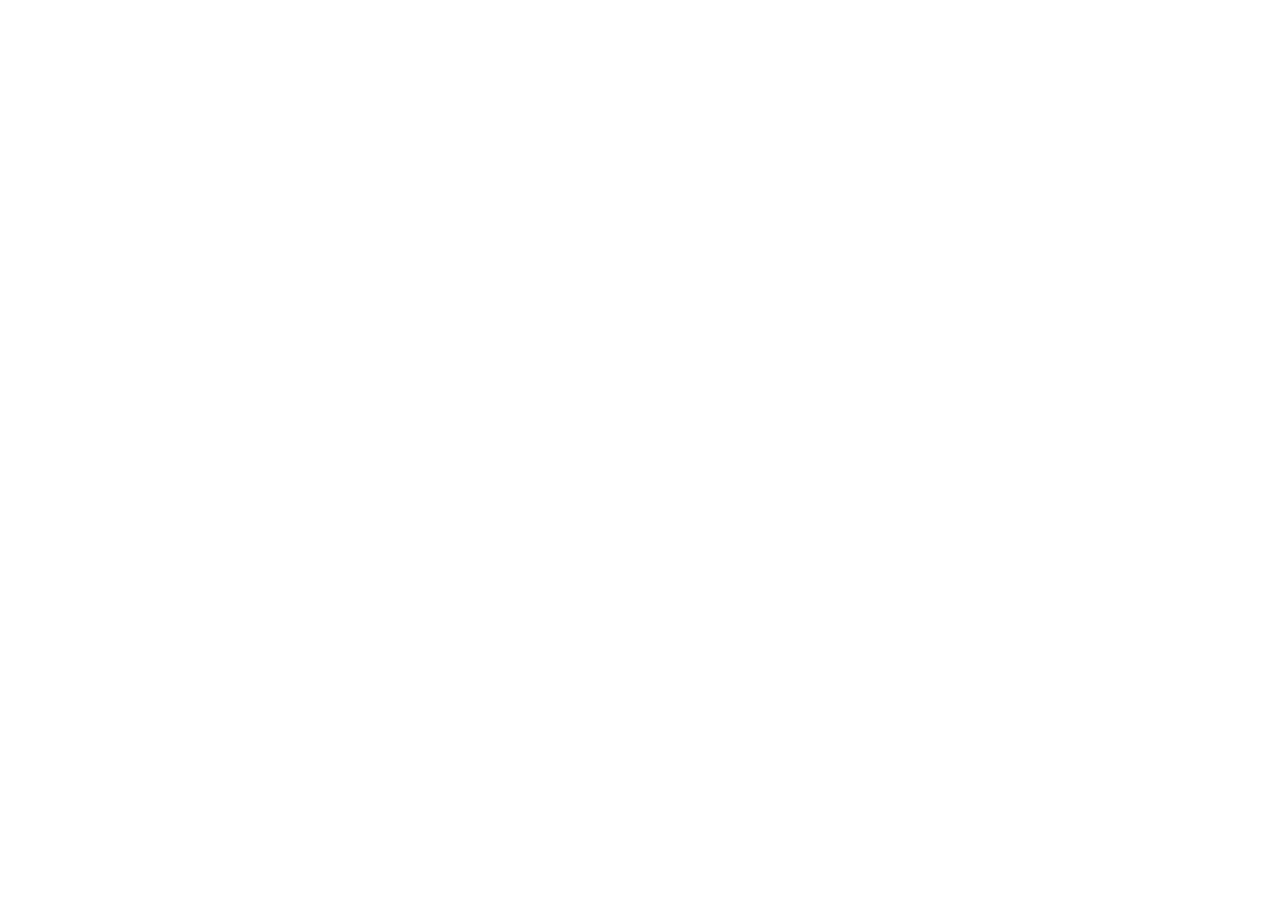
==== index.html @ a9ab834c "first commit" ====
<!DOCTYPE html>
<html lang="en">
<head>
    <meta charset="UTF-8">
    <meta name="viewport" content="width=device-width, initial-scale=1.0">
    <title>PostApp with Local Storage</title>
    <link rel="stylesheet" href="style.css">
</head>
<body>
    


    <script src="app.js"></script>
</body>
</html>
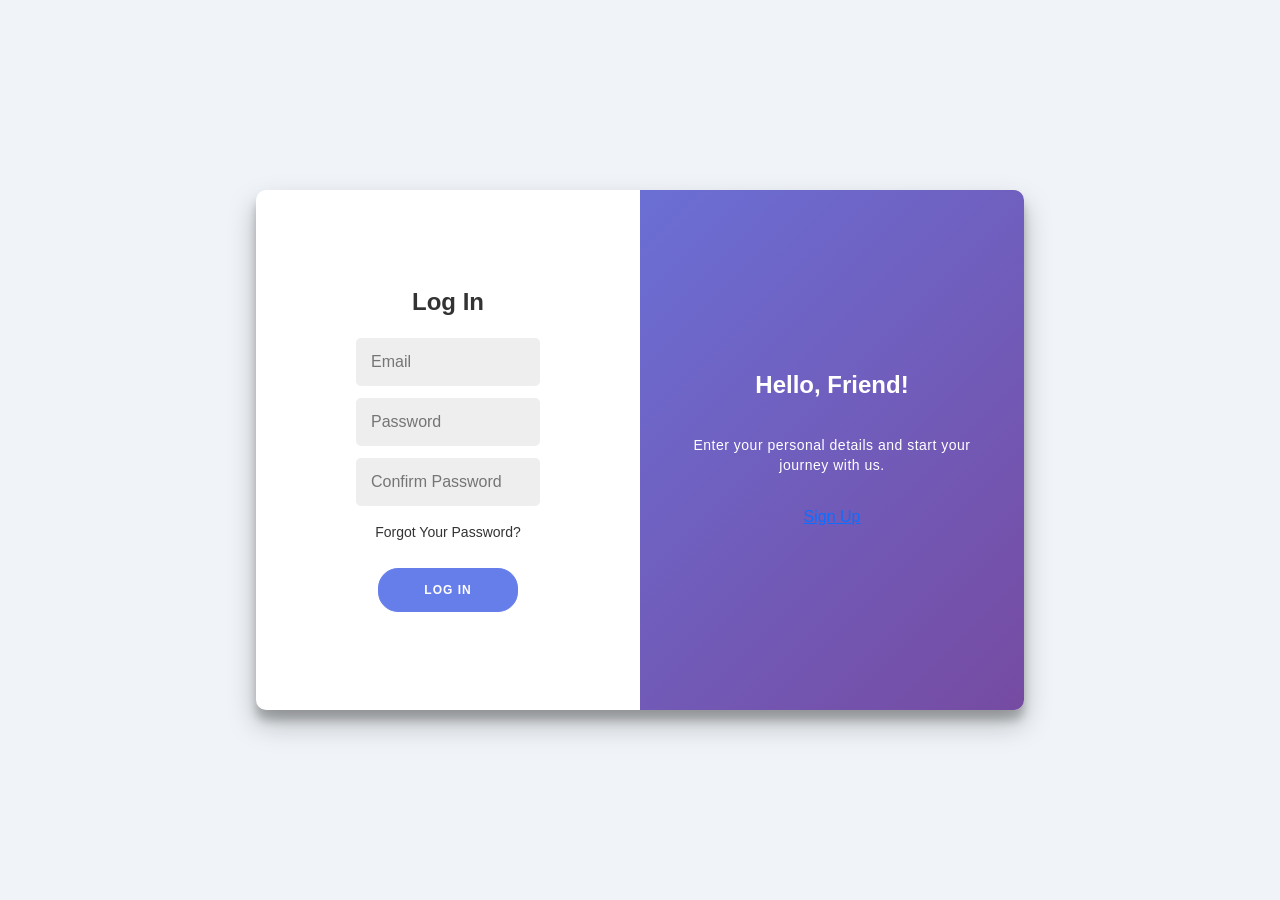
==== commit 85728e1a: "Continue" ====
--- a/index.html
+++ b/index.html
@@ -4,11 +4,51 @@
     <meta charset="UTF-8">
     <meta name="viewport" content="width=device-width, initial-scale=1.0">
     <title>PostApp with Local Storage</title>
+    <link href="https://cdn.jsdelivr.net/npm/bootstrap@5.3.3/dist/css/bootstrap.min.css" rel="stylesheet">
     <link rel="stylesheet" href="style.css">
 </head>
 <body>
     
+    <div class="container-morph" id="container">
+    
+    <div class="form-container sign-up-container" id="signup">
+        <form action="/signup" method="POST">
+            <h1>Create Account</h1>
+            <input type="text" placeholder="Name" required/>
+            <input type="email" placeholder="Email" required/>
+            <input type="password" placeholder="Password" required/>
+            <input type="password" placeholder="Confirm Password" required/>
+            <button type="submit">Sign Up</button>
+        </form>
+    </div>
 
+    <div class="form-container sign-in-container" id="signin"> 
+        <form action="/login" method="POST">
+            <h1>Log In</h1> <input type="email" placeholder="Email" required/>
+            <input type="password" placeholder="Password" required/>
+            <input type="password" placeholder="Confirm Password" required/> 
+            <a href="#">Forgot Your Password?</a>
+            <button type="submit">Log In</button> </form>
+    </div>
+
+    <div class="overlay-container">
+        <div class="overlay">
+            
+            <div class="overlay-panel overlay-left">
+                <h1>Welcome Back!</h1>
+                <p>To keep connected with your posts, please login with your info.</p>
+                <a href="#signin" class="ghost button-link">Log In</a> 
+            </div>
+            
+            <div class="overlay-panel overlay-right">
+                <h1>Hello, Friend!</h1>
+                <p>Enter your personal details and start your journey with us.</p>
+                <a href="#signup" class="ghost button-link">Sign Up</a>
+            </div>
+            
+        </div>
+    </div>
+</div>
 
     <script src="app.js"></script>
 </body>
--- a/style.css
+++ b/style.css
@@ -0,0 +1,206 @@
+:root {
+            /* Changed to a Blue/Purple Gradient for a fresh look */
+            --primary-gradient: linear-gradient(135deg, #667eea 0%, #764ba2 100%); 
+            --button-color: #667eea;
+            --background-color: #f0f4f8;
+            --main-font: 'Montserrat', sans-serif;
+            --main-box-shadow: 0 14px 28px rgba(0, 0, 0, 0.25), 0 10px 10px rgba(0, 0, 0, 0.22);
+        }
+
+        /* Basic Setup */
+        body {
+            background: var(--background-color);
+            display: flex;
+            justify-content: center;
+            align-items: center;
+            min-height: 100vh;
+            margin: 0;
+            font-family: var(--main-font);
+            overflow: hidden; 
+        }
+
+        /* Container for both forms */
+        .container-morph {
+            position: relative;
+            width: 768px;
+            max-width: 90%;
+            min-height: 520px; /* Height increased for Confirm Password field */
+            background: #fff;
+            border-radius: 10px;
+            box-shadow: var(--main-box-shadow);
+            overflow: hidden;
+        }
+
+        /* Form Styling */
+        .form-container {
+            position: absolute;
+            top: 0;
+            height: 100%;
+            transition: all 0.6s ease-in-out;
+            padding: 0 50px;
+        }
+
+        .sign-up-container {
+            left: 0;
+            width: 50%;
+            z-index: 1;
+            opacity: 0; /* By default hidden */
+            transform: translateX(100%);
+        }
+
+        .sign-in-container {
+            left: 0;
+            width: 50%;
+            z-index: 2;
+        }
+
+        /* Overlay Panel (Gradient Panel) */
+        .overlay-container {
+            position: absolute;
+            top: 0;
+            left: 50%;
+            width: 50%;
+            height: 100%;
+            overflow: hidden;
+            transition: transform 0.6s ease-in-out;
+            z-index: 100;
+        }
+
+        .overlay {
+            background: var(--primary-gradient);
+            background-repeat: no-repeat;
+            background-size: cover;
+            background-position: 0 0;
+            color: #FFFFFF;
+            position: relative;
+            left: -100%;
+            height: 100%;
+            width: 200%;
+            transition: transform 0.6s ease-in-out;
+        }
+
+        .overlay-panel {
+            position: absolute;
+            display: flex;
+            align-items: center;
+            justify-content: center;
+            flex-direction: column;
+            padding: 0 40px;
+            text-align: center;
+            top: 0;
+            height: 100%;
+            width: 50%;
+            transition: transform 0.6s ease-in-out;
+        }
+
+        .overlay-left {
+            transform: translateX(-20%);
+        }
+
+        .overlay-right {
+            right: 0;
+            transform: translateX(0);
+        }
+
+        /* Input, Button, and Text Styles */
+        form {
+            background-color: #FFFFFF;
+            display: flex;
+            align-items: center;
+            justify-content: center;
+            flex-direction: column;
+            padding: 0 50px;
+            height: 100%;
+            text-align: center;
+        }
+        
+        input {
+            background-color: #eee;
+            border: none;
+            padding: 12px 15px;
+            margin: 6px 0; /* Margin reduced due to extra field */
+            width: 100%;
+            border-radius: 5px;
+        }
+
+        button {
+            border-radius: 20px;
+            border: 1px solid var(--button-color);
+            background-color: var(--button-color);
+            color: #FFFFFF;
+            font-size: 12px;
+            font-weight: bold;
+            padding: 12px 45px;
+            letter-spacing: 1px;
+            text-transform: uppercase;
+            transition: transform 80ms ease-in;
+            margin-top: 15px;
+            cursor: pointer;
+        }
+
+        button.ghost {
+            background-color: transparent;
+            border-color: #FFFFFF;
+        }
+
+        h1 {
+            font-weight: bold;
+            margin: 0 0 15px 0;
+            color: #333;
+            font-size: 24px;
+        }
+        .overlay h1 {
+            color: #fff;
+        }
+
+        p {
+            font-size: 14px;
+            font-weight: 100;
+            line-height: 20px;
+            letter-spacing: 0.5px;
+            margin: 20px 0 30px;
+        }
+        
+        .form-container a {
+            color: #333;
+            font-size: 14px;
+            text-decoration: none;
+            margin: 10px 0;
+        }
+
+        /* --- THE PURE CSS MAGIC (Fix for Switching) --- */
+        
+        /* State when URL has #signup */
+        .container-morph:target .sign-in-container {
+            transform: translateX(100%);
+        }
+        
+        .container-morph:target .sign-up-container {
+            transform: translateX(100%);
+            opacity: 1;
+            z-index: 5;
+            /* Animation for better blending when switching to Sign Up */
+            animation: show 0.6s; 
+        }
+        
+        .container-morph:target .overlay-container {
+            transform: translateX(-100%);
+        }
+        
+        .container-morph:target .overlay {
+            transform: translateX(50%);
+        }
+        
+        .container-morph:target .overlay-left {
+            transform: translateX(0);
+        }
+        
+        .container-morph:target .overlay-right {
+            transform: translateX(20%);
+        }
+
+        /* Animation for Sign Up form to fade in */
+        @keyframes show {
+            0%, 49% { opacity: 0; z-index: 1; }
+            50%, 100% { opacity: 1; z-index: 5; }
+        }
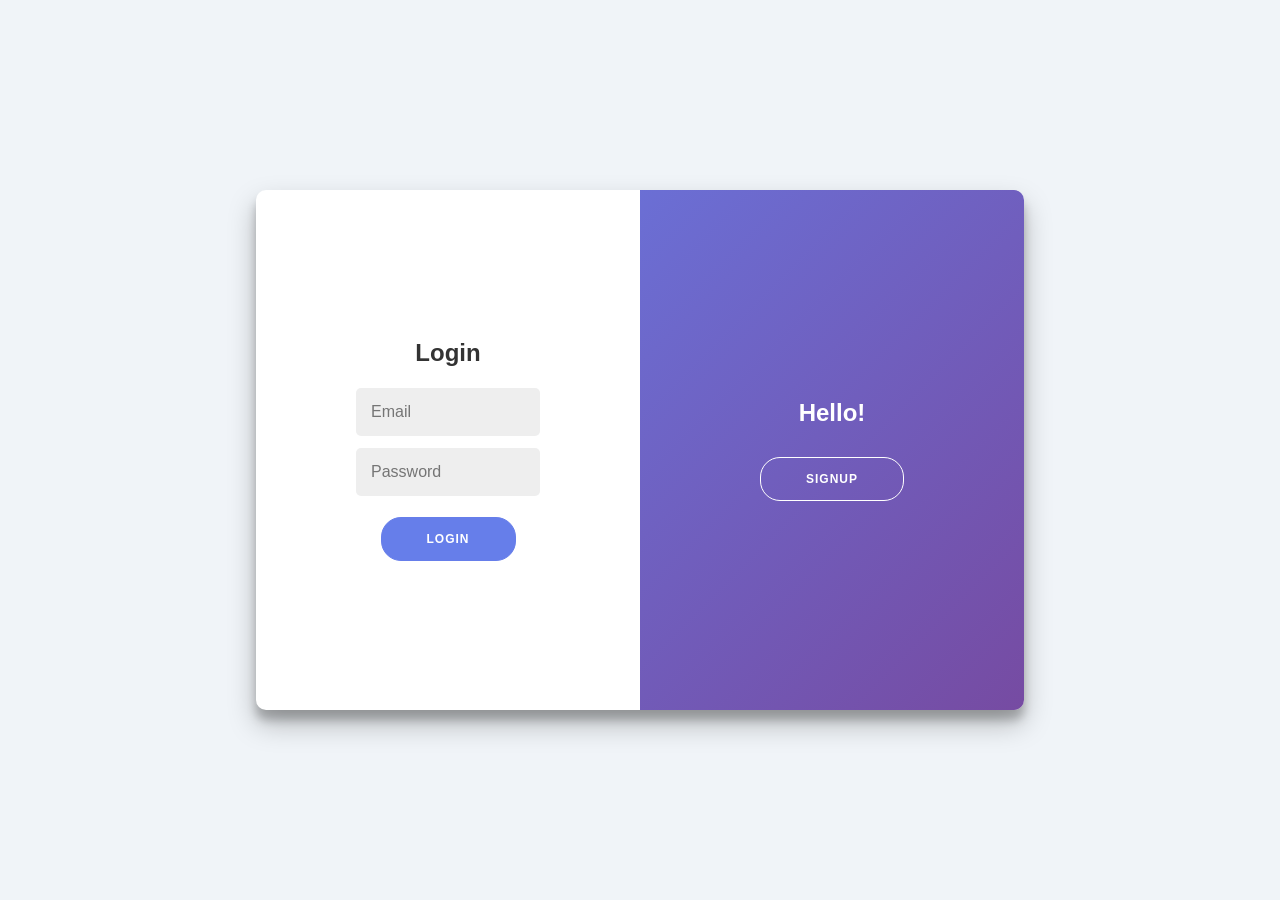
==== commit dddcffc4: "Continue" ====
--- a/index.html
+++ b/index.html
@@ -9,45 +9,45 @@
 </head>
 <body>
     
-    <div class="container-morph" id="container">
-    
-    <div class="form-container sign-up-container" id="signup">
-        <form action="/signup" method="POST">
-            <h1>Create Account</h1>
-            <input type="text" placeholder="Name" required/>
-            <input type="email" placeholder="Email" required/>
-            <input type="password" placeholder="Password" required/>
-            <input type="password" placeholder="Confirm Password" required/>
-            <button type="submit">Sign Up</button>
-        </form>
+    <div id="signin" class="container-morph">
+
+  <!-- SIGN IN -->
+  <div class="form-container sign-in-container">
+    <form onsubmit="login(event)">
+      <h1>Login</h1>
+      <input type="email" id="loginEmail" placeholder="Email" required />
+      <input type="password" id="loginPass" placeholder="Password" required />
+      <button>Login</button>
+    </form>
+  </div>
+
+  <!-- SIGN UP -->
+  <div class="form-container sign-up-container">
+    <form onsubmit="signup(event)">
+      <h1>Create Account</h1>
+      <input type="text" id="name" placeholder="Full Name" required />
+      <input type="email" id="email" placeholder="Email" required />
+      <input type="password" id="pass" placeholder="Password" required />
+      <input type="password" id="cpass" placeholder="Confirm Password" required />
+      <button>Sign Up</button>
+    </form>
+  </div>
+
+  <!-- OVERLAY -->
+  <div class="overlay-container">
+    <div class="overlay">
+      <div class="overlay-panel overlay-left">
+        <h1>Welcome Back!</h1>
+        <a href="#signin"><button class="ghost">Login</button></a>
+      </div>
+
+      <div class="overlay-panel overlay-right">
+        <h1>Hello!</h1>
+        <a href="#signup"><button class="ghost">Signup</button></a>
+      </div>
     </div>
+  </div>
 
-    <div class="form-container sign-in-container" id="signin"> 
-        <form action="/login" method="POST">
-            <h1>Log In</h1> <input type="email" placeholder="Email" required/>
-            <input type="password" placeholder="Password" required/>
-            <input type="password" placeholder="Confirm Password" required/> 
-            <a href="#">Forgot Your Password?</a>
-            <button type="submit">Log In</button> </form>
-    </div>
-
-    <div class="overlay-container">
-        <div class="overlay">
-            
-            <div class="overlay-panel overlay-left">
-                <h1>Welcome Back!</h1>
-                <p>To keep connected with your posts, please login with your info.</p>
-                <a href="#signin" class="ghost button-link">Log In</a> 
-            </div>
-            
-            <div class="overlay-panel overlay-right">
-                <h1>Hello, Friend!</h1>
-                <p>Enter your personal details and start your journey with us.</p>
-                <a href="#signup" class="ghost button-link">Sign Up</a>
-            </div>
-            
-        </div>
-    </div>
 </div>
 
     <script src="app.js"></script>
--- a/style.css
+++ b/style.css
@@ -203,4 +203,50 @@
         @keyframes show {
             0%, 49% { opacity: 0; z-index: 1; }
             50%, 100% { opacity: 1; z-index: 5; }
-        }+        }
+
+        body {
+  background-image: url("assets/bg-img1.jpg");
+  background-repeat: no-repeat;
+  background-size: cover;
+  background-attachment: fixed;
+}
+
+.dark-theme {
+  background-image: url("assets/bg-img2.jpg"); 
+  background-size: cover;
+  background-position: center;
+  color: white !important;
+}
+
+.bgImg {
+  width: 70px;
+  height: 70px;
+  border-radius: 5px;
+  cursor: pointer;
+  opacity: 0.8;
+  object-fit: cover;
+}
+
+.selectedImg {
+  border: 3px solid #263238;
+  opacity: 1;
+}
+
+.card-body {
+  background-size: cover;
+  background-position: center;
+  border-radius: 10px;
+  color: white;
+  background-blend-mode: multiply;
+}
+
+.card {
+  border-radius: 10px;
+  overflow: hidden;
+  transition: transform 0.2s;
+}
+
+.card:hover {
+  transform: scale(1.02);
+}
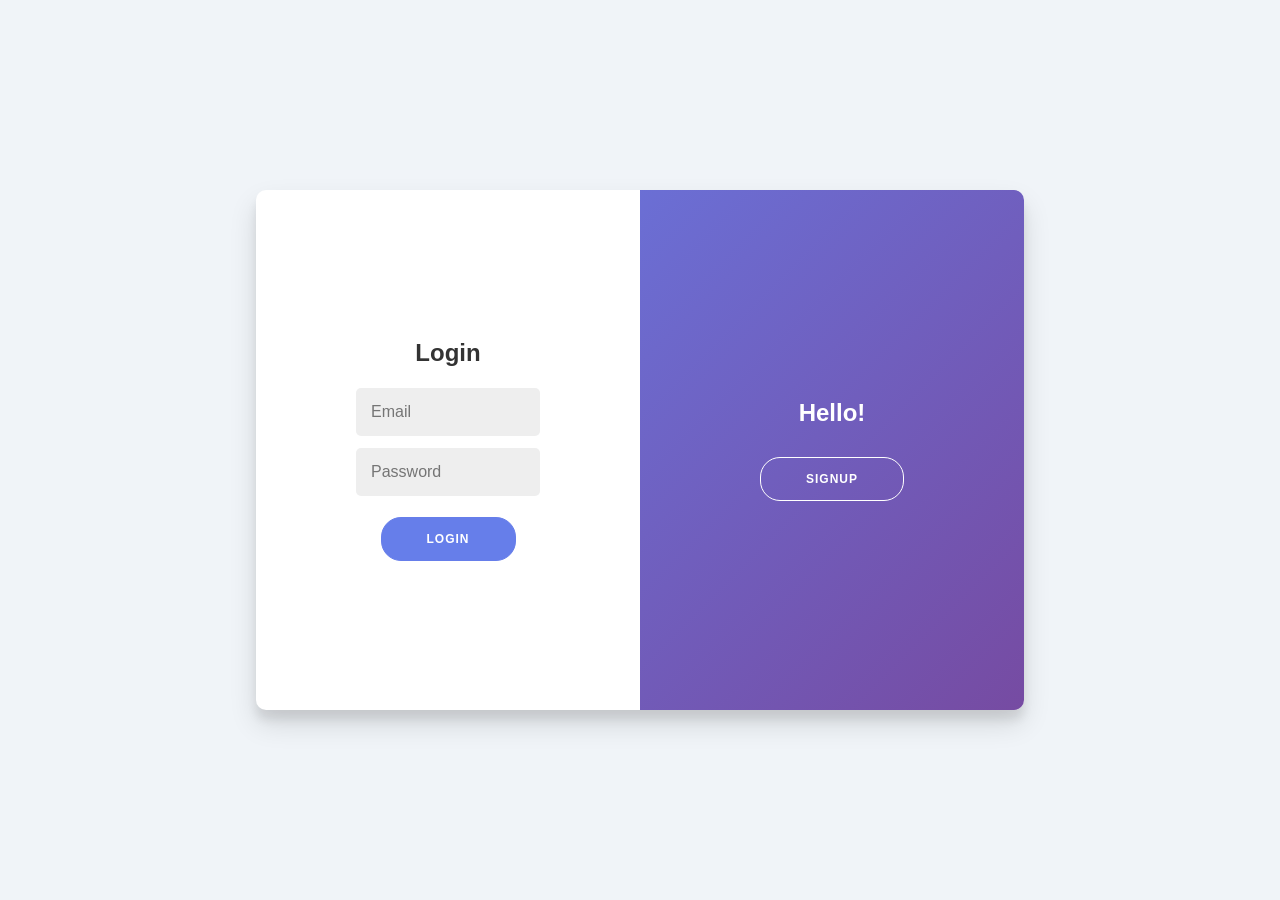
==== commit 4061a902: "Continue" ====
--- a/index.html
+++ b/index.html
@@ -1,55 +1,53 @@
 <!DOCTYPE html>
 <html lang="en">
 <head>
-    <meta charset="UTF-8">
-    <meta name="viewport" content="width=device-width, initial-scale=1.0">
-    <title>PostApp with Local Storage</title>
-    <link href="https://cdn.jsdelivr.net/npm/bootstrap@5.3.3/dist/css/bootstrap.min.css" rel="stylesheet">
-    <link rel="stylesheet" href="style.css">
+  <meta charset="UTF-8" />
+  <meta name="viewport" content="width=device-width, initial-scale=1.0"/>
+  <title>PostApp — Login / Signup</title>
+
+  <link href="https://cdn.jsdelivr.net/npm/bootstrap@5.3.0/dist/css/bootstrap.min.css" rel="stylesheet"/>
+  <link rel="stylesheet" href="style.css" />
 </head>
 <body>
-    
-    <div id="signin" class="container-morph">
 
-  <!-- SIGN IN -->
-  <div class="form-container sign-in-container">
-    <form onsubmit="login(event)">
-      <h1>Login</h1>
-      <input type="email" id="loginEmail" placeholder="Email" required />
-      <input type="password" id="loginPass" placeholder="Password" required />
-      <button>Login</button>
-    </form>
+  <div id="auth-container" class="container-morph">
+
+    <div class="form-container sign-in-container">
+      <form onsubmit="login(event)">
+        <h1>Login</h1>
+        <input type="email" id="loginEmail" placeholder="Email" required />
+        <input type="password" id="loginPass" placeholder="Password" required />
+        <button type="submit">Login</button>
+      </form>
+    </div>
+
+    <div class="form-container sign-up-container">
+      <form onsubmit="signup(event)">
+        <h1>Create Account</h1>
+        <input type="text" id="name" placeholder="Full Name" required />
+        <input type="email" id="email" placeholder="Email" required />
+        <input type="password" id="pass" placeholder="Password" required />
+        <input type="password" id="cpass" placeholder="Confirm Password" required />
+        <button type="submit">Sign Up</button>
+      </form>
+    </div>
+
+    <div class="overlay-container">
+      <div class="overlay">
+        <div class="overlay-panel overlay-left">
+          <h1>Welcome Back!</h1>
+          <a href="#"><button class="ghost">Login</button></a>
+        </div>
+
+        <div class="overlay-panel overlay-right">
+          <h1>Hello!</h1>
+          <a href="#signup"><button class="ghost">Signup</button></a>
+        </div>
+      </div>
+    </div>
+
   </div>
 
-  <!-- SIGN UP -->
-  <div class="form-container sign-up-container">
-    <form onsubmit="signup(event)">
-      <h1>Create Account</h1>
-      <input type="text" id="name" placeholder="Full Name" required />
-      <input type="email" id="email" placeholder="Email" required />
-      <input type="password" id="pass" placeholder="Password" required />
-      <input type="password" id="cpass" placeholder="Confirm Password" required />
-      <button>Sign Up</button>
-    </form>
-  </div>
-
-  <!-- OVERLAY -->
-  <div class="overlay-container">
-    <div class="overlay">
-      <div class="overlay-panel overlay-left">
-        <h1>Welcome Back!</h1>
-        <a href="#signin"><button class="ghost">Login</button></a>
-      </div>
-
-      <div class="overlay-panel overlay-right">
-        <h1>Hello!</h1>
-        <a href="#signup"><button class="ghost">Signup</button></a>
-      </div>
-    </div>
-  </div>
-
-</div>
-
-    <script src="app.js"></script>
+  <script src="app.js"></script>
 </body>
 </html>
--- a/style.css
+++ b/style.css
@@ -1,211 +1,185 @@
 :root {
-            /* Changed to a Blue/Purple Gradient for a fresh look */
-            --primary-gradient: linear-gradient(135deg, #667eea 0%, #764ba2 100%); 
-            --button-color: #667eea;
-            --background-color: #f0f4f8;
-            --main-font: 'Montserrat', sans-serif;
-            --main-box-shadow: 0 14px 28px rgba(0, 0, 0, 0.25), 0 10px 10px rgba(0, 0, 0, 0.22);
-        }
-
-        /* Basic Setup */
-        body {
-            background: var(--background-color);
-            display: flex;
-            justify-content: center;
-            align-items: center;
-            min-height: 100vh;
-            margin: 0;
-            font-family: var(--main-font);
-            overflow: hidden; 
-        }
-
-        /* Container for both forms */
-        .container-morph {
-            position: relative;
-            width: 768px;
-            max-width: 90%;
-            min-height: 520px; /* Height increased for Confirm Password field */
-            background: #fff;
-            border-radius: 10px;
-            box-shadow: var(--main-box-shadow);
-            overflow: hidden;
-        }
-
-        /* Form Styling */
-        .form-container {
-            position: absolute;
-            top: 0;
-            height: 100%;
-            transition: all 0.6s ease-in-out;
-            padding: 0 50px;
-        }
-
-        .sign-up-container {
-            left: 0;
-            width: 50%;
-            z-index: 1;
-            opacity: 0; /* By default hidden */
-            transform: translateX(100%);
-        }
-
-        .sign-in-container {
-            left: 0;
-            width: 50%;
-            z-index: 2;
-        }
-
-        /* Overlay Panel (Gradient Panel) */
-        .overlay-container {
-            position: absolute;
-            top: 0;
-            left: 50%;
-            width: 50%;
-            height: 100%;
-            overflow: hidden;
-            transition: transform 0.6s ease-in-out;
-            z-index: 100;
-        }
-
-        .overlay {
-            background: var(--primary-gradient);
-            background-repeat: no-repeat;
-            background-size: cover;
-            background-position: 0 0;
-            color: #FFFFFF;
-            position: relative;
-            left: -100%;
-            height: 100%;
-            width: 200%;
-            transition: transform 0.6s ease-in-out;
-        }
-
-        .overlay-panel {
-            position: absolute;
-            display: flex;
-            align-items: center;
-            justify-content: center;
-            flex-direction: column;
-            padding: 0 40px;
-            text-align: center;
-            top: 0;
-            height: 100%;
-            width: 50%;
-            transition: transform 0.6s ease-in-out;
-        }
-
-        .overlay-left {
-            transform: translateX(-20%);
-        }
-
-        .overlay-right {
-            right: 0;
-            transform: translateX(0);
-        }
-
-        /* Input, Button, and Text Styles */
-        form {
-            background-color: #FFFFFF;
-            display: flex;
-            align-items: center;
-            justify-content: center;
-            flex-direction: column;
-            padding: 0 50px;
-            height: 100%;
-            text-align: center;
-        }
-        
-        input {
-            background-color: #eee;
-            border: none;
-            padding: 12px 15px;
-            margin: 6px 0; /* Margin reduced due to extra field */
-            width: 100%;
-            border-radius: 5px;
-        }
-
-        button {
-            border-radius: 20px;
-            border: 1px solid var(--button-color);
-            background-color: var(--button-color);
-            color: #FFFFFF;
-            font-size: 12px;
-            font-weight: bold;
-            padding: 12px 45px;
-            letter-spacing: 1px;
-            text-transform: uppercase;
-            transition: transform 80ms ease-in;
-            margin-top: 15px;
-            cursor: pointer;
-        }
-
-        button.ghost {
-            background-color: transparent;
-            border-color: #FFFFFF;
-        }
-
-        h1 {
-            font-weight: bold;
-            margin: 0 0 15px 0;
-            color: #333;
-            font-size: 24px;
-        }
-        .overlay h1 {
-            color: #fff;
-        }
-
-        p {
-            font-size: 14px;
-            font-weight: 100;
-            line-height: 20px;
-            letter-spacing: 0.5px;
-            margin: 20px 0 30px;
-        }
-        
-        .form-container a {
-            color: #333;
-            font-size: 14px;
-            text-decoration: none;
-            margin: 10px 0;
-        }
-
-        /* --- THE PURE CSS MAGIC (Fix for Switching) --- */
-        
-        /* State when URL has #signup */
-        .container-morph:target .sign-in-container {
-            transform: translateX(100%);
-        }
-        
-        .container-morph:target .sign-up-container {
-            transform: translateX(100%);
-            opacity: 1;
-            z-index: 5;
-            /* Animation for better blending when switching to Sign Up */
-            animation: show 0.6s; 
-        }
-        
-        .container-morph:target .overlay-container {
-            transform: translateX(-100%);
-        }
-        
-        .container-morph:target .overlay {
-            transform: translateX(50%);
-        }
-        
-        .container-morph:target .overlay-left {
-            transform: translateX(0);
-        }
-        
-        .container-morph:target .overlay-right {
-            transform: translateX(20%);
-        }
-
-        /* Animation for Sign Up form to fade in */
-        @keyframes show {
-            0%, 49% { opacity: 0; z-index: 1; }
-            50%, 100% { opacity: 1; z-index: 5; }
-        }
-
-        body {
+    --primary-gradient: linear-gradient(135deg, #667eea 0%, #764ba2 100%);
+    --button-color: #667eea;
+    --background-color: #f0f4f8;
+    --main-font: 'Montserrat', sans-serif;
+    --main-box-shadow: 0 14px 28px rgba(0, 0, 0, 0.12), 0 10px 10px rgba(0, 0, 0, 0.08);
+}
+
+/* Basic Setup */
+body {
+    background: var(--background-color);
+    display: flex;
+    justify-content: center;
+    align-items: center;
+    min-height: 100vh;
+    margin: 0;
+    font-family: var(--main-font);
+    overflow: visible; /* allow dashboard scrolling */
+}
+
+/* Small tweak so dashboard pages use normal flow */
+.page-dashboard body {
+  overflow: auto;
+}
+
+/* Container for both forms */
+.container-morph {
+    position: relative;
+    width: 768px;
+    max-width: 90%;
+    min-height: 520px;
+    background: #fff;
+    border-radius: 10px;
+    box-shadow: var(--main-box-shadow);
+    overflow: hidden;
+}
+
+/* Form Styling */
+.form-container {
+    position: absolute;
+    top: 0;
+    height: 100%;
+    transition: all 0.6s ease-in-out;
+    padding: 0 50px;
+}
+
+.sign-up-container {
+    left: 0;
+    width: 50%;
+    z-index: 1;
+    opacity: 0;
+    transform: translateX(100%);
+}
+
+.sign-in-container {
+    left: 0;
+    width: 50%;
+    z-index: 2;
+}
+
+/* Overlay Panel (Gradient Panel) */
+.overlay-container {
+    position: absolute;
+    top: 0;
+    left: 50%;
+    width: 50%;
+    height: 100%;
+    overflow: hidden;
+    transition: transform 0.6s ease-in-out;
+    z-index: 100;
+}
+
+.overlay {
+    background: var(--primary-gradient);
+    color: #FFFFFF;
+    position: relative;
+    left: -100%;
+    height: 100%;
+    width: 200%;
+    transition: transform 0.6s ease-in-out;
+}
+
+.overlay-panel {
+    position: absolute;
+    display: flex;
+    align-items: center;
+    justify-content: center;
+    flex-direction: column;
+    padding: 0 40px;
+    text-align: center;
+    top: 0;
+    height: 100%;
+    width: 50%;
+    transition: transform 0.6s ease-in-out;
+}
+
+.overlay-left { transform: translateX(-20%); }
+.overlay-right { right: 0; transform: translateX(0); }
+
+form {
+    background-color: #FFFFFF;
+    display: flex;
+    align-items: center;
+    justify-content: center;
+    flex-direction: column;
+    padding: 0 50px;
+    height: 100%;
+    text-align: center;
+}
+
+input, textarea {
+    background-color: #eee;
+    border: none;
+    padding: 12px 15px;
+    margin: 6px 0;
+    width: 100%;
+    border-radius: 5px;
+}
+
+button {
+    border-radius: 20px;
+    border: 1px solid var(--button-color);
+    background-color: var(--button-color);
+    color: #FFFFFF;
+    font-size: 12px;
+    font-weight: bold;
+    padding: 12px 45px;
+    letter-spacing: 1px;
+    text-transform: uppercase;
+    transition: transform 80ms ease-in;
+    margin-top: 15px;
+    cursor: pointer;
+}
+
+button.ghost {
+    background-color: transparent;
+    border-color: #FFFFFF;
+}
+
+h1 {
+    font-weight: bold;
+    margin: 0 0 15px 0;
+    color: #333;
+    font-size: 24px;
+}
+.overlay h1 { color: #fff; }
+
+p {
+    font-size: 14px;
+    font-weight: 100;
+    line-height: 20px;
+    letter-spacing: 0.5px;
+    margin: 20px 0 30px;
+}
+
+.form-container a {
+    color: #333;
+    font-size: 14px;
+    text-decoration: none;
+    margin: 10px 0;
+}
+
+/* URL target switching */
+.container-morph:target .sign-in-container { transform: translateX(100%); }
+.container-morph:target .sign-up-container {
+    transform: translateX(100%);
+    opacity: 1;
+    z-index: 5;
+    animation: show 0.6s;
+}
+.container-morph:target .overlay-container { transform: translateX(-100%); }
+.container-morph:target .overlay { transform: translateX(50%); }
+.container-morph:target .overlay-left { transform: translateX(0); }
+.container-morph:target .overlay-right { transform: translateX(20%); }
+
+@keyframes show {
+    0%,49% { opacity: 0; z-index: 1;}
+    50%,100% { opacity: 1; z-index: 5; }
+}
+
+/* Background images for pages (optional) */
+body {
   background-image: url("assets/bg-img1.jpg");
   background-repeat: no-repeat;
   background-size: cover;
@@ -213,12 +187,13 @@
 }
 
 .dark-theme {
-  background-image: url("assets/bg-img2.jpg"); 
+  background-image: url("assets/bg-img2.jpg");
   background-size: cover;
   background-position: center;
   color: white !important;
 }
 
+/* Images for post selection */
 .bgImg {
   width: 70px;
   height: 70px;
@@ -226,6 +201,7 @@
   cursor: pointer;
   opacity: 0.8;
   object-fit: cover;
+  border: 2px solid transparent;
 }
 
 .selectedImg {
@@ -239,6 +215,8 @@
   border-radius: 10px;
   color: white;
   background-blend-mode: multiply;
+  padding: 18px;
+  min-height: 130px;
 }
 
 .card {
@@ -250,3 +228,23 @@
 .card:hover {
   transform: scale(1.02);
 }
+
+/* Post card overlay to make text readable */
+.post-card-overlay {
+  background: rgba(0,0,0,0.4);
+  border-radius: 10px;
+  padding: 12px;
+}
+
+/* Buttons inside post card */
+.post-card-actions {
+  display:flex;
+  gap:8px;
+  margin-top:10px;
+}
+
+/* Responsive tweaks */
+@media (max-width: 768px) {
+  .container-morph { width: 100%; min-height: 640px; }
+  .bgImg { width: 56px; height: 56px; }
+}
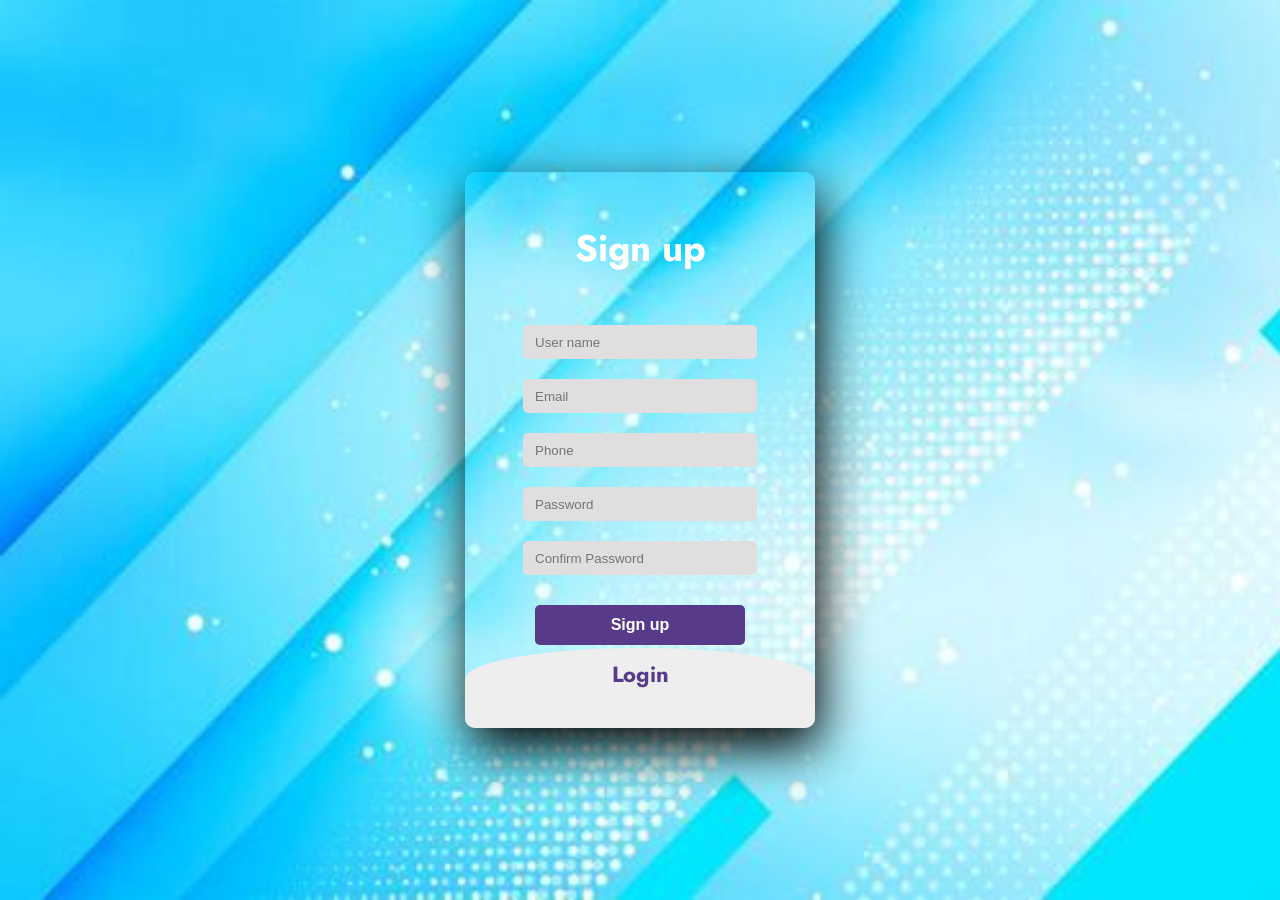
==== commit a03f176d: "Post App-local storage" ====
--- a/index.html
+++ b/index.html
@@ -1,53 +1,64 @@
 <!DOCTYPE html>
 <html lang="en">
-<head>
-  <meta charset="UTF-8" />
-  <meta name="viewport" content="width=device-width, initial-scale=1.0"/>
-  <title>PostApp — Login / Signup</title>
+  <head>
+    <meta charset="UTF-8" />
+    <meta name="viewport" content="width=device-width, initial-scale=1.0" />
+    <title>Post App - Local Storage</title>
+    <link rel="stylesheet" href="style.css" />
+    <link
+      href="https://fonts.googleapis.com/css2?family=Jost:wght@500&display=swap"
+      rel="stylesheet"
+    />
+  </head>
+  <body>
+    <div class="main">
+      <input type="checkbox" id="chk" aria-hidden="true" />
 
-  <link href="https://cdn.jsdelivr.net/npm/bootstrap@5.3.0/dist/css/bootstrap.min.css" rel="stylesheet"/>
-  <link rel="stylesheet" href="style.css" />
-</head>
-<body>
+      <div class="signup">
+        <form onsubmit="register(event)">
+          <label for="chk" aria-hidden="true">Sign up</label>
+          <input type="text" id="name" name="name" placeholder="User name" required />
+          <input type="email" id="email" name="email" placeholder="Email" required />
+          <input
+            type="number"
+            name="phone"
+            id="phone"
+            placeholder="Phone"
+            required
+          />
+          <input
+            type="password"
+            name="pswd"
+            id="password"
+            placeholder="Password"
+            required
+          />
+          <input
+            type="password"
+            name="pswd"
+            id="cpassword"
+            placeholder="Confirm Password"
+            required
+          />
+          <button type="submit">Sign up</button>
+        </form>
+      </div>
 
-  <div id="auth-container" class="container-morph">
-
-    <div class="form-container sign-in-container">
-      <form onsubmit="login(event)">
-        <h1>Login</h1>
-        <input type="email" id="loginEmail" placeholder="Email" required />
-        <input type="password" id="loginPass" placeholder="Password" required />
-        <button type="submit">Login</button>
-      </form>
-    </div>
-
-    <div class="form-container sign-up-container">
-      <form onsubmit="signup(event)">
-        <h1>Create Account</h1>
-        <input type="text" id="name" placeholder="Full Name" required />
-        <input type="email" id="email" placeholder="Email" required />
-        <input type="password" id="pass" placeholder="Password" required />
-        <input type="password" id="cpass" placeholder="Confirm Password" required />
-        <button type="submit">Sign Up</button>
-      </form>
-    </div>
-
-    <div class="overlay-container">
-      <div class="overlay">
-        <div class="overlay-panel overlay-left">
-          <h1>Welcome Back!</h1>
-          <a href="#"><button class="ghost">Login</button></a>
-        </div>
-
-        <div class="overlay-panel overlay-right">
-          <h1>Hello!</h1>
-          <a href="#signup"><button class="ghost">Signup</button></a>
-        </div>
+      <div class="login">
+        <form onsubmit="login(event)">
+          <label for="chk" aria-hidden="true">Login</label>
+          <input type="email" id="loginEmail" name="email" placeholder="Email" required />
+          <input
+            type="password"
+            name="pswd"
+            placeholder="Password"
+            required
+            id="loginPass"
+          />
+          <button>Login</button>
+        </form>
       </div>
     </div>
-
-  </div>
-
-  <script src="app.js"></script>
-</body>
+    <script src="app.js"></script>
+  </body>
 </html>
--- a/style.css
+++ b/style.css
@@ -1,250 +1,145 @@
-:root {
-    --primary-gradient: linear-gradient(135deg, #667eea 0%, #764ba2 100%);
-    --button-color: #667eea;
-    --background-color: #f0f4f8;
-    --main-font: 'Montserrat', sans-serif;
-    --main-box-shadow: 0 14px 28px rgba(0, 0, 0, 0.12), 0 10px 10px rgba(0, 0, 0, 0.08);
+body {
+    margin: 0;
+    padding: 0;
+    font-family: 'Jost', sans-serif;
+    /* Default background for Post App Dashboard */
+    background-image: url("assets/bg-img1.jpg"); 
+    background-repeat: no-repeat;
+    background-size: cover;
+    background-attachment: fixed;
+    min-height: 100vh;
 }
 
-/* Basic Setup */
-body {
-    background: var(--background-color);
+.main {
+    width: 350px;
+    height: 556px;
+    overflow: hidden;
+    background: url("https://doc-08-2c-docs.googleusercontent.com/docs/securesc/68c90smiglihng9534mvqmq1946dmis5/fo0picsp1nhiucmc0l25s29respgpr4j/1631524275000/03522360960922298374/03522360960922298374/1Sx0jhdpEpnNIydS4rnN4kHSJtU1EyWka?e=view&authuser=0&nonce=gcrocepgbb17m&user=03522360960922298374&hash=tfhgbs86ka6divo3llbvp93mg4csvb38") no-repeat center/ cover;
+    border-radius: 10px;
+    box-shadow: 5px 20px 50px #000;
+    position: absolute;
+    top: 50%;
+    left: 50%;
+    transform: translate(-50%, -50%);
+}
+#chk { display: none; }
+.signup { position: relative; width: 100%; height: 100%; }
+.signup label, .login label {
+    color: #fff;
+    font-size: 2.3em;
+    justify-content: center;
     display: flex;
+    margin: 50px;
+    font-weight: bold;
+    cursor: pointer;
+    transition: .5s ease-in-out;
+}
+.main input {
+    width: 60%;
+    height: 10px;
+    background: #e0dede;
     justify-content: center;
-    align-items: center;
-    min-height: 100vh;
-    margin: 0;
-    font-family: var(--main-font);
-    overflow: visible; /* allow dashboard scrolling */
-}
-
-/* Small tweak so dashboard pages use normal flow */
-.page-dashboard body {
-  overflow: auto;
-}
-
-/* Container for both forms */
-.container-morph {
-    position: relative;
-    width: 768px;
-    max-width: 90%;
-    min-height: 520px;
-    background: #fff;
-    border-radius: 10px;
-    box-shadow: var(--main-box-shadow);
-    overflow: hidden;
-}
-
-/* Form Styling */
-.form-container {
-    position: absolute;
-    top: 0;
-    height: 100%;
-    transition: all 0.6s ease-in-out;
-    padding: 0 50px;
-}
-
-.sign-up-container {
-    left: 0;
-    width: 50%;
-    z-index: 1;
-    opacity: 0;
-    transform: translateX(100%);
-}
-
-.sign-in-container {
-    left: 0;
-    width: 50%;
-    z-index: 2;
-}
-
-/* Overlay Panel (Gradient Panel) */
-.overlay-container {
-    position: absolute;
-    top: 0;
-    left: 50%;
-    width: 50%;
-    height: 100%;
-    overflow: hidden;
-    transition: transform 0.6s ease-in-out;
-    z-index: 100;
-}
-
-.overlay {
-    background: var(--primary-gradient);
-    color: #FFFFFF;
-    position: relative;
-    left: -100%;
-    height: 100%;
-    width: 200%;
-    transition: transform 0.6s ease-in-out;
-}
-
-.overlay-panel {
-    position: absolute;
     display: flex;
-    align-items: center;
-    justify-content: center;
-    flex-direction: column;
-    padding: 0 40px;
-    text-align: center;
-    top: 0;
-    height: 100%;
-    width: 50%;
-    transition: transform 0.6s ease-in-out;
-}
-
-.overlay-left { transform: translateX(-20%); }
-.overlay-right { right: 0; transform: translateX(0); }
-
-form {
-    background-color: #FFFFFF;
-    display: flex;
-    align-items: center;
-    justify-content: center;
-    flex-direction: column;
-    padding: 0 50px;
-    height: 100%;
-    text-align: center;
-}
-
-input, textarea {
-    background-color: #eee;
+    margin: 20px auto;
+    padding: 12px;
     border: none;
-    padding: 12px 15px;
-    margin: 6px 0;
-    width: 100%;
+    outline: none;
     border-radius: 5px;
 }
-
-button {
-    border-radius: 20px;
-    border: 1px solid var(--button-color);
-    background-color: var(--button-color);
-    color: #FFFFFF;
-    font-size: 12px;
+.main button {
+    width: 60%;
+    height: 40px;
+    margin: 10px auto;
+    justify-content: center;
+    display: block;
+    color: #fff;
+    background: #573b8a;
+    font-size: 1em;
     font-weight: bold;
-    padding: 12px 45px;
-    letter-spacing: 1px;
-    text-transform: uppercase;
-    transition: transform 80ms ease-in;
-    margin-top: 15px;
+    margin-top: 30px;
+    outline: none;
+    border: none;
+    border-radius: 5px;
+    transition: .2s ease-in;
     cursor: pointer;
 }
+.main button:hover { background: #6d44b8; }
+.login {
+    height: 372px;
+    background: #eee;
+    border-radius: 60% / 10%;
+    transform: translateY(-180px);
+    transition: .8s ease-in-out;
+}
+.login label { color: #573b8a; transform: scale(.6); }
+#chk:checked ~ .login { transform: translateY(-550px); }
+#chk:checked ~ .login label { transform: scale(1); }
+#chk:checked ~ .signup label { transform: scale(.6); }
 
-button.ghost {
-    background-color: transparent;
-    border-color: #FFFFFF;
+.header-bg {
+    background-color: #302b63; 
+    border-radius: 10px;
+    box-shadow: 0 4px 8px rgba(0, 0, 0, 0.3);
 }
-
-h1 {
+.profile-info #displayData {
+    list-style: none;
+    padding: 0;
+    margin: 0;
+    font-size: 14px;
+    color: #eee;
     font-weight: bold;
-    margin: 0 0 15px 0;
-    color: #333;
-    font-size: 24px;
 }
-.overlay h1 { color: #fff; }
-
-p {
-    font-size: 14px;
-    font-weight: 100;
-    line-height: 20px;
-    letter-spacing: 0.5px;
-    margin: 20px 0 30px;
-}
-
-.form-container a {
-    color: #333;
-    font-size: 14px;
-    text-decoration: none;
-    margin: 10px 0;
-}
-
-/* URL target switching */
-.container-morph:target .sign-in-container { transform: translateX(100%); }
-.container-morph:target .sign-up-container {
-    transform: translateX(100%);
-    opacity: 1;
-    z-index: 5;
-    animation: show 0.6s;
-}
-.container-morph:target .overlay-container { transform: translateX(-100%); }
-.container-morph:target .overlay { transform: translateX(50%); }
-.container-morph:target .overlay-left { transform: translateX(0); }
-.container-morph:target .overlay-right { transform: translateX(20%); }
-
-@keyframes show {
-    0%,49% { opacity: 0; z-index: 1;}
-    50%,100% { opacity: 1; z-index: 5; }
-}
-
-/* Background images for pages (optional) */
-body {
-  background-image: url("assets/bg-img1.jpg");
-  background-repeat: no-repeat;
-  background-size: cover;
-  background-attachment: fixed;
+.profile-info #displayData strong {
+    font-weight: normal;
+    margin-right: 10px;
 }
 
 .dark-theme {
-  background-image: url("assets/bg-img2.jpg");
-  background-size: cover;
-  background-position: center;
-  color: white !important;
+    background-image: url("assets/bg-img2.jpg");
+    background-size: cover;
+    background-position: center;
+    color: white !important;
 }
 
-/* Images for post selection */
+.form-card {
+    max-width: 600px;
+    margin-left: auto;
+    margin-right: auto;
+    background-color: #ffffffd0; 
+}
+
 .bgImg {
-  width: 70px;
-  height: 70px;
-  border-radius: 5px;
-  cursor: pointer;
-  opacity: 0.8;
-  object-fit: cover;
-  border: 2px solid transparent;
+    width: 70px;
+    height: 70px;
+    border-radius: 5px;
+    cursor: pointer;
+    opacity: 0.8;
+    object-fit: cover;
 }
 
 .selectedImg {
-  border: 3px solid #263238;
-  opacity: 1;
+    border: 3px solid #573b8a; 
+    opacity: 1;
 }
 
 .card-body {
-  background-size: cover;
-  background-position: center;
-  border-radius: 10px;
-  color: white;
-  background-blend-mode: multiply;
-  padding: 18px;
-  min-height: 130px;
+    background-size: cover;
+    background-position: center;
+    border-radius: 10px;
+    color: white;
+    background-blend-mode: multiply;
+    background-color: rgba(0, 0, 0, 0.5); 
+    min-height: 150px;
 }
 
 .card {
-  border-radius: 10px;
-  overflow: hidden;
-  transition: transform 0.2s;
+    border-radius: 10px;
+    overflow: hidden;
+    transition: transform 0.2s;
+    width: 250px; 
+    margin: 10px;
 }
 
 .card:hover {
-  transform: scale(1.02);
-}
-
-/* Post card overlay to make text readable */
-.post-card-overlay {
-  background: rgba(0,0,0,0.4);
-  border-radius: 10px;
-  padding: 12px;
-}
-
-/* Buttons inside post card */
-.post-card-actions {
-  display:flex;
-  gap:8px;
-  margin-top:10px;
-}
-
-/* Responsive tweaks */
-@media (max-width: 768px) {
-  .container-morph { width: 100%; min-height: 640px; }
-  .bgImg { width: 56px; height: 56px; }
-}
+    transform: scale(1.03);
+}
